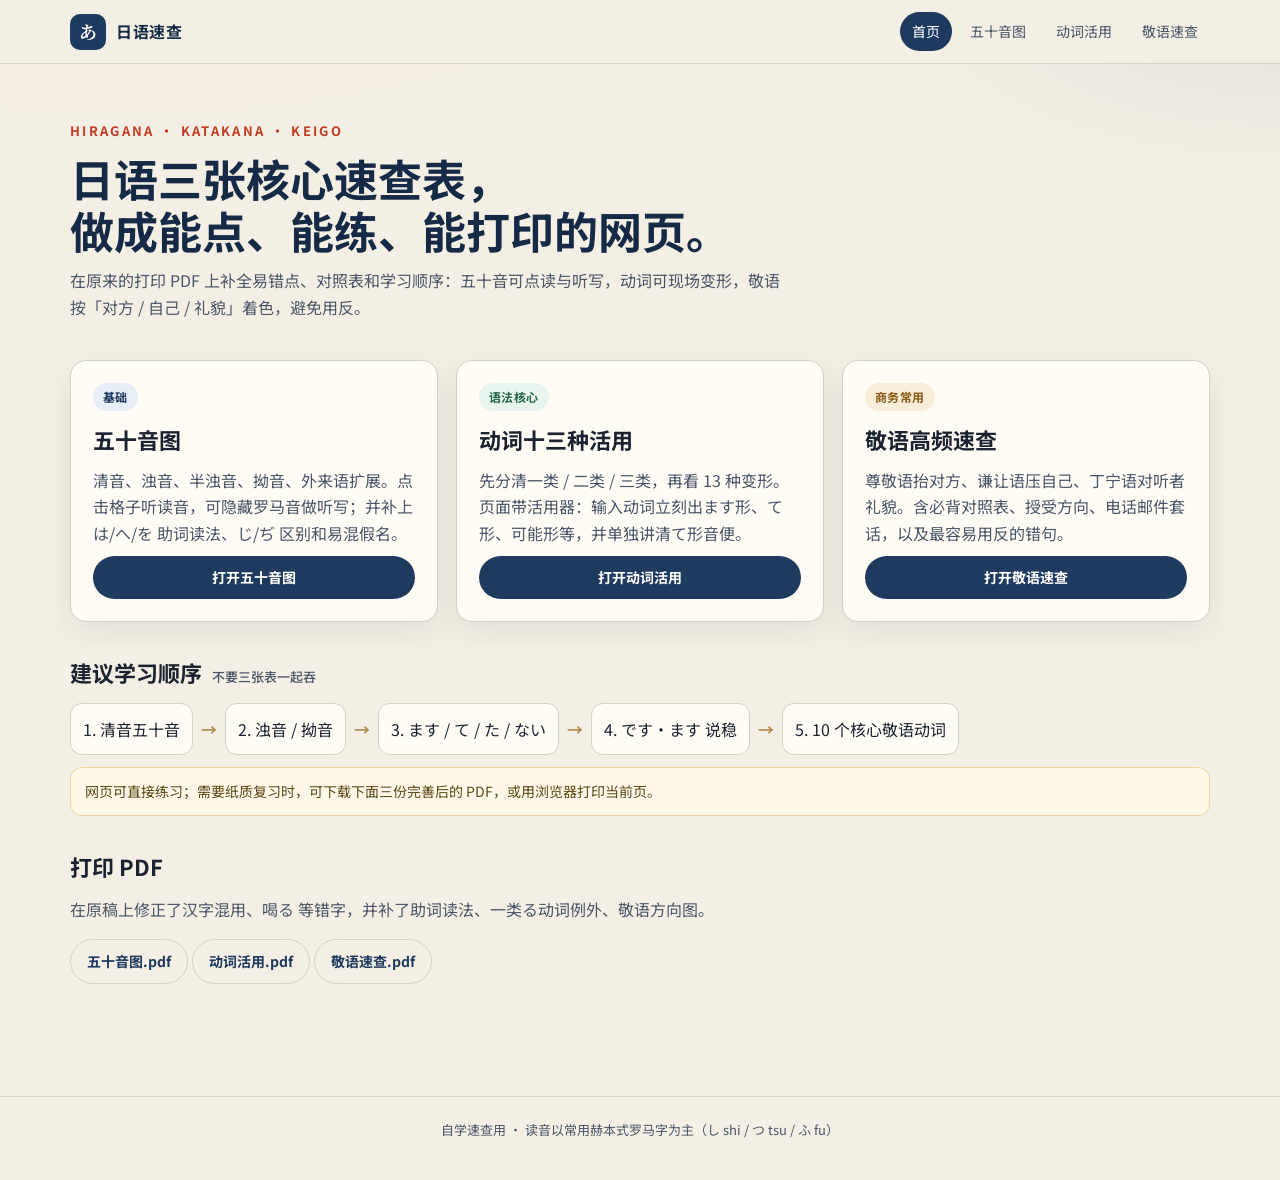
==== index.html @ 60a24365 "Add Japanese kana, verb, and keigo study site. Turn the three print cheatsheets into an interactive " ====
<!DOCTYPE html>
<html lang="zh-CN">
<head>
  <meta charset="UTF-8">
  <meta name="viewport" content="width=device-width, initial-scale=1">
  <title>日语速查 | 五十音 · 动词活用 · 敬语</title>
  <meta name="description" content="五十音图、动词十三种活用、敬语高频速查。可点读、可练习、可打印，适合自学与速查。">
  <link rel="preconnect" href="https://fonts.googleapis.com">
  <link rel="preconnect" href="https://fonts.gstatic.com" crossorigin>
  <link href="https://fonts.googleapis.com/css2?family=Noto+Sans+JP:wght@400;600;700&family=Noto+Sans+SC:wght@400;600;700&family=Noto+Serif+JP:wght@600;700&display=swap" rel="stylesheet">
  <link rel="stylesheet" href="assets/css/style.css">
  <link rel="icon" href="data:image/svg+xml,<svg xmlns='http://www.w3.org/2000/svg' viewBox='0 0 100 100'><rect rx='18' width='100' height='100' fill='%231e3a5f'/><text x='50' y='68' text-anchor='middle' font-size='58' fill='white'>あ</text></svg>">
</head>
<body>
  <header class="site-header">
    <div class="header-inner">
      <a class="brand" href="index.html"><span class="brand-mark serif">あ</span>日语速查</a>
      <button class="menu-btn" type="button">菜单</button>
      <nav class="nav">
        <a class="active" href="index.html">首页</a>
        <a href="kana.html">五十音图</a>
        <a href="verbs.html">动词活用</a>
        <a href="keigo.html">敬语速查</a>
      </nav>
    </div>
  </header>

  <main class="wrap">
    <section class="hero">
      <div class="kicker">HIRAGANA · KATAKANA · KEIGO</div>
      <h1>日语三张核心速查表，<br>做成能点、能练、能打印的网页。</h1>
      <p class="lede">在原来的打印 PDF 上补全易错点、对照表和学习顺序：五十音可点读与听写，动词可现场变形，敬语按「对方 / 自己 / 礼貌」着色，避免用反。</p>
    </section>

    <div class="cards">
      <article class="card">
        <span class="tag navy">基础</span>
        <h2>五十音图</h2>
        <p>清音、浊音、半浊音、拗音、外来语扩展。点击格子听读音，可隐藏罗马音做听写；并补上 は/へ/を 助词读法、じ/ぢ 区别和易混假名。</p>
        <a class="btn" href="kana.html">打开五十音图</a>
      </article>
      <article class="card">
        <span class="tag green">语法核心</span>
        <h2>动词十三种活用</h2>
        <p>先分清一类 / 二类 / 三类，再看 13 种变形。页面带活用器：输入动词立刻出ます形、て形、可能形等，并单独讲清て形音便。</p>
        <a class="btn" href="verbs.html">打开动词活用</a>
      </article>
      <article class="card">
        <span class="tag gold">商务常用</span>
        <h2>敬语高频速查</h2>
        <p>尊敬语抬对方、谦让语压自己、丁宁语对听者礼貌。含必背对照表、授受方向、电话邮件套话，以及最容易用反的错句。</p>
        <a class="btn" href="keigo.html">打开敬语速查</a>
      </article>
    </div>

    <section class="section">
      <h2>建议学习顺序 <small>不要三张表一起吞</small></h2>
      <div class="flow">
        <span class="pill">1. 清音五十音</span><span class="arrow">→</span>
        <span class="pill">2. 浊音 / 拗音</span><span class="arrow">→</span>
        <span class="pill">3. ます / て / た / ない</span><span class="arrow">→</span>
        <span class="pill">4. です・ます 说稳</span><span class="arrow">→</span>
        <span class="pill">5. 10 个核心敬语动词</span>
      </div>
      <div class="grid-notes">
        <div class="note">网页可直接练习；需要纸质复习时，可下载下面三份完善后的 PDF，或用浏览器打印当前页。</div>
      </div>
    </section>

    <section class="section">
      <h2>打印 PDF</h2>
      <p class="lede">在原稿上修正了汉字混用、喝る 等错字，并补了助词读法、一类る动词例外、敬语方向图。</p>
      <p>
        <a class="btn ghost" href="pdf/kana.pdf">五十音图.pdf</a>
        <a class="btn ghost" href="pdf/verbs.pdf">动词活用.pdf</a>
        <a class="btn ghost" href="pdf/keigo.pdf">敬语速查.pdf</a>
      </p>
    </section>
  </main>

  <footer class="site-footer">自学速查用 · 读音以常用赫本式罗马字为主（し shi / つ tsu / ふ fu）</footer>
  <script src="assets/js/common.js"></script>
</body>
</html>
---- assets/css/style.css ----
:root {
  --ink: #1c2330;
  --ink-soft: #4a5568;
  --navy: #1e3a5f;
  --navy-deep: #152a46;
  --indigo: #2c5282;
  --accent: #c23b22;
  --gold: #b0894a;
  --paper: #f4efe4;
  --paper-2: #ebe4d4;
  --card: #fffcf6;
  --line: #d9d0bf;
  --seion: #1e3a5f;
  --daku: #2b6cb0;
  --handaku: #c05621;
  --youon: #2f855a;
  --godan: #276749;
  --ichidan: #2b6cb0;
  --fukisoku: #6b46c1;
  --sonkei: #2b6cb0;
  --kenjo: #2f855a;
  --teinei: #c05621;
  --bika: #805ad5;
  --ok: #276749;
  --bad: #c53030;
  --shadow: 0 10px 30px rgba(28, 35, 48, 0.08);
  --radius: 16px;
}

* { box-sizing: border-box; }
html { scroll-behavior: smooth; }
body {
  margin: 0;
  color: var(--ink);
  background:
    radial-gradient(1200px 500px at 10% -10%, rgba(194, 59, 34, 0.06), transparent 50%),
    radial-gradient(900px 400px at 100% 0%, rgba(30, 58, 95, 0.08), transparent 45%),
    var(--paper);
  font-family: "Noto Sans SC", "Noto Sans JP", "PingFang SC", "Hiragino Sans GB", sans-serif;
  line-height: 1.65;
  min-height: 100vh;
}

a { color: var(--navy); text-decoration: none; }
a:hover { color: var(--accent); }
.jp { font-family: "Noto Sans JP", "Hiragino Kaku Gothic ProN", sans-serif; }
.serif { font-family: "Noto Serif JP", "Songti SC", serif; }

.site-header {
  position: sticky;
  top: 0;
  z-index: 40;
  background: rgba(244, 239, 228, 0.92);
  backdrop-filter: blur(12px);
  border-bottom: 1px solid var(--line);
}
.header-inner {
  max-width: 1180px;
  margin: 0 auto;
  padding: 12px 20px;
  display: flex;
  align-items: center;
  gap: 18px;
}
.brand {
  display: flex;
  align-items: center;
  gap: 10px;
  color: var(--navy-deep);
  font-weight: 700;
  letter-spacing: 0.04em;
}
.brand-mark {
  width: 36px;
  height: 36px;
  border-radius: 10px;
  background: var(--navy);
  color: #fff;
  display: grid;
  place-items: center;
  font-family: "Noto Serif JP", serif;
  font-size: 18px;
}
.nav {
  display: flex;
  gap: 6px;
  margin-left: auto;
  flex-wrap: wrap;
}
.nav a {
  padding: 8px 12px;
  border-radius: 999px;
  color: var(--ink-soft);
  font-size: 14px;
}
.nav a:hover, .nav a.active {
  background: var(--navy);
  color: #fff;
}
.menu-btn {
  display: none;
  margin-left: auto;
  border: 1px solid var(--line);
  background: var(--card);
  border-radius: 10px;
  padding: 8px 12px;
}

.wrap { max-width: 1180px; margin: 0 auto; padding: 28px 20px 80px; }
.hero {
  padding: 28px 0 12px;
  display: grid;
  gap: 10px;
}
.kicker {
  color: var(--accent);
  font-size: 13px;
  letter-spacing: 0.18em;
  font-weight: 700;
}
h1 { margin: 0; font-size: clamp(28px, 4vw, 44px); line-height: 1.2; color: var(--navy-deep); }
.lede { margin: 0; max-width: 720px; color: var(--ink-soft); font-size: 16px; }

.cards {
  display: grid;
  grid-template-columns: repeat(3, 1fr);
  gap: 18px;
  margin-top: 28px;
}
.card {
  background: var(--card);
  border: 1px solid var(--line);
  border-radius: var(--radius);
  box-shadow: var(--shadow);
  padding: 22px;
  display: flex;
  flex-direction: column;
  gap: 10px;
  min-height: 220px;
}
.card h2 { margin: 0; font-size: 22px; }
.card p { margin: 0; color: var(--ink-soft); flex: 1; }
.tag {
  display: inline-flex;
  align-items: center;
  width: fit-content;
  padding: 4px 10px;
  border-radius: 999px;
  font-size: 12px;
  font-weight: 700;
  letter-spacing: 0.04em;
}
.tag.navy { background: #e8eef6; color: var(--navy); }
.tag.green { background: #e8f5ee; color: var(--godan); }
.tag.gold { background: #f7edd8; color: #8a5a18; }
.btn {
  display: inline-flex;
  align-items: center;
  justify-content: center;
  gap: 6px;
  background: var(--navy);
  color: #fff;
  border: 0;
  border-radius: 999px;
  padding: 10px 16px;
  font-weight: 700;
  cursor: pointer;
  font-size: 14px;
}
.btn:hover { background: var(--navy-deep); color: #fff; }
.btn.ghost {
  background: transparent;
  color: var(--navy);
  border: 1px solid var(--line);
}
.btn.accent { background: var(--accent); }
.btn.small { padding: 7px 12px; font-size: 13px; }

.toolbar {
  display: flex;
  flex-wrap: wrap;
  gap: 8px;
  align-items: center;
  margin: 18px 0;
  background: var(--card);
  border: 1px solid var(--line);
  border-radius: 14px;
  padding: 12px;
}
.search {
  flex: 1;
  min-width: 180px;
  border: 1px solid var(--line);
  border-radius: 10px;
  padding: 9px 12px;
  background: #fff;
  font: inherit;
}
.toggle {
  display: inline-flex;
  align-items: center;
  gap: 6px;
  font-size: 13px;
  color: var(--ink-soft);
  user-select: none;
}

.section { margin: 32px 0; }
.section h2 {
  margin: 0 0 12px;
  font-size: 22px;
  display: flex;
  align-items: baseline;
  gap: 10px;
}
.section h2 small { color: var(--ink-soft); font-size: 13px; font-weight: 500; }
.note {
  background: #fff8e8;
  border: 1px solid #ead7a4;
  border-radius: 12px;
  padding: 12px 14px;
  color: #5c4816;
  font-size: 14px;
}
.note.warn { background: #fff1f0; border-color: #f0c2bd; color: #7a2d26; }
.note.ok { background: #eef8f1; border-color: #b7ddc4; color: #21543a; }
.grid-notes { display: grid; gap: 10px; margin-top: 12px; }

table.data {
  width: 100%;
  border-collapse: collapse;
  background: var(--card);
  border: 1px solid var(--line);
  border-radius: 12px;
  overflow: hidden;
  font-size: 14px;
}
table.data th, table.data td {
  border-bottom: 1px solid var(--line);
  padding: 9px 10px;
  text-align: left;
  vertical-align: top;
}
table.data th { background: var(--navy); color: #fff; font-weight: 700; }
table.data tr:nth-child(even) td { background: #f7f3ea; }
table.data .jp { font-size: 16px; }

.kana-table {
  width: 100%;
  border-collapse: separate;
  border-spacing: 6px;
}
.kana-table th {
  background: var(--navy);
  color: #fff;
  padding: 8px;
  border-radius: 10px;
  font-weight: 600;
  font-size: 13px;
}
.kana-cell, .empty-cell {
  background: var(--card);
  border: 1px solid var(--line);
  border-radius: 12px;
  min-height: 88px;
  padding: 8px 4px 6px;
  text-align: center;
  cursor: pointer;
  transition: transform 0.12s ease, box-shadow 0.12s ease, border-color 0.12s ease;
}
.kana-cell:hover, .kana-cell.active {
  transform: translateY(-2px);
  border-color: var(--accent);
  box-shadow: var(--shadow);
}
.empty-cell { background: #eee8db; cursor: default; }
.row-label {
  background: #e8eef6;
  color: var(--navy);
  font-weight: 700;
  border-radius: 10px;
  text-align: center;
  min-width: 54px;
}
.hira { display: block; font-size: 28px; line-height: 1.15; color: var(--navy-deep); }
.kata { display: block; font-size: 18px; color: var(--indigo); }
.roma { display: block; font-size: 12px; color: var(--ink-soft); letter-spacing: 0.04em; }
.hide-hira .hira, .hide-kata .kata, .hide-roma .roma { visibility: hidden; }

.loan-grid, .special-grid, .triple {
  display: grid;
  grid-template-columns: repeat(4, 1fr);
  gap: 8px;
}
.triple { grid-template-columns: repeat(3, 1fr); }
.pill {
  background: var(--card);
  border: 1px solid var(--line);
  border-radius: 12px;
  padding: 12px;
}
.pill .hira { font-size: 22px; }

.quiz-box {
  background: var(--card);
  border: 1px solid var(--line);
  border-radius: 16px;
  padding: 20px;
  box-shadow: var(--shadow);
}
.quiz-char {
  font-size: 72px;
  text-align: center;
  line-height: 1;
  margin: 8px 0 16px;
}
.choices { display: grid; grid-template-columns: repeat(2, 1fr); gap: 10px; }
.choice {
  border: 1px solid var(--line);
  background: #fff;
  border-radius: 12px;
  padding: 12px;
  cursor: pointer;
  font-size: 18px;
}
.choice.correct { background: #e8f6ed; border-color: var(--ok); }
.choice.wrong { background: #fdecec; border-color: var(--bad); }
.score { color: var(--ink-soft); font-size: 14px; }

.verb-types, .keigo-types {
  display: grid;
  grid-template-columns: repeat(3, 1fr);
  gap: 12px;
}
.type-card { border-top: 4px solid var(--gold); }
.type-card.godan { border-top-color: var(--godan); }
.type-card.ichidan { border-top-color: var(--ichidan); }
.type-card.fukisoku { border-top-color: var(--fukisoku); }
.type-card.sonkei { border-top-color: var(--sonkei); }
.type-card.kenjo { border-top-color: var(--kenjo); }
.type-card.teinei { border-top-color: var(--teinei); }

.conjugator {
  display: grid;
  grid-template-columns: 1.1fr 1.9fr;
  gap: 16px;
  align-items: start;
}
.conju-form { display: grid; gap: 10px; }
.conju-form input, .conju-form select {
  width: 100%;
  padding: 10px 12px;
  border-radius: 10px;
  border: 1px solid var(--line);
  font: inherit;
  background: #fff;
}
.result-grid {
  display: grid;
  grid-template-columns: repeat(2, 1fr);
  gap: 8px;
}
.result-item {
  background: #fff;
  border: 1px solid var(--line);
  border-radius: 12px;
  padding: 10px 12px;
}
.result-item .label { font-size: 12px; color: var(--ink-soft); }
.result-item .value { font-size: 20px; }

.chips { display: flex; flex-wrap: wrap; gap: 6px; }
.chip {
  border: 1px solid var(--line);
  background: #fff;
  border-radius: 999px;
  padding: 5px 10px;
  cursor: pointer;
  font-size: 13px;
}
.chip:hover, .chip.on { background: var(--navy); color: #fff; border-color: var(--navy); }

.flow {
  display: flex;
  flex-wrap: wrap;
  gap: 8px;
  align-items: center;
}
.flow .arrow { color: var(--gold); font-weight: 700; }

.site-footer {
  border-top: 1px solid var(--line);
  color: var(--ink-soft);
  font-size: 13px;
  padding: 22px 20px 40px;
  text-align: center;
}

.stamp {
  display: inline-grid;
  place-items: center;
  min-width: 42px;
  height: 42px;
  border: 2px solid var(--accent);
  color: var(--accent);
  border-radius: 6px;
  font-weight: 800;
  font-size: 12px;
  transform: rotate(-8deg);
}

@media (max-width: 900px) {
  .cards, .verb-types, .keigo-types, .conjugator, .choices {
    grid-template-columns: 1fr;
  }
  .loan-grid, .triple, .special-grid { grid-template-columns: 1fr 1fr; }
  .result-grid { grid-template-columns: 1fr; }
  .kana-table { min-width: 560px; }
  .section { overflow-x: auto; }
  .menu-btn { display: inline-flex; }
  .nav { display: none; width: 100%; }
  .nav.open { display: flex; }
  .header-inner { flex-wrap: wrap; }
  .hira { font-size: 22px; }
  .quiz-char { font-size: 56px; }
}

@media print {
  .site-header, .toolbar, .quiz-box, .menu-btn, .btn, .site-footer { display: none !important; }
  body { background: #fff; }
  .card, table.data, .kana-cell { box-shadow: none; }
  a { color: inherit; }
}
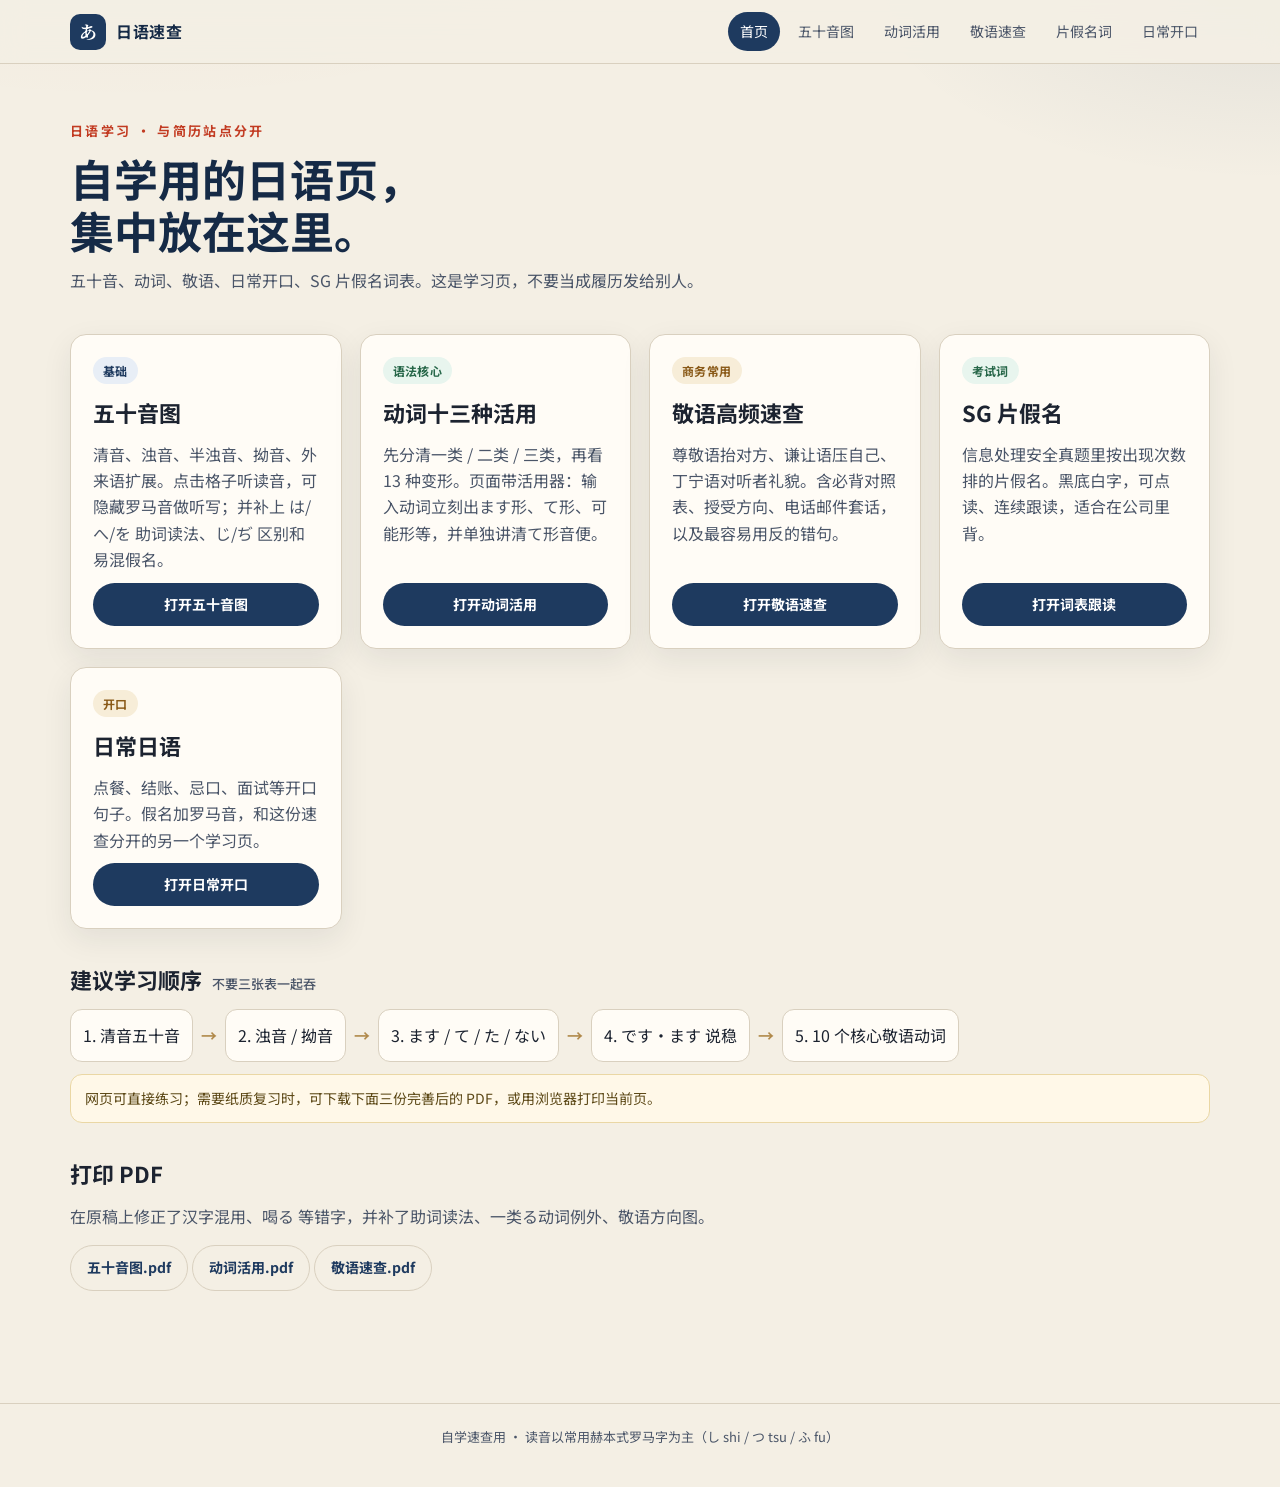
==== commit ebc113dd: "Collect study pages in one hub and add the dark SG katakana drill. Co-authored-by: Cursor <cursorage" ====
--- a/index.html
+++ b/index.html
@@ -3,8 +3,8 @@
 <head>
   <meta charset="UTF-8">
   <meta name="viewport" content="width=device-width, initial-scale=1">
-  <title>日语速查 | 五十音 · 动词活用 · 敬语</title>
-  <meta name="description" content="五十音图、动词十三种活用、敬语高频速查。可点读、可练习、可打印，适合自学与速查。">
+  <title>日语速查 | 五十音 · 动词 · 敬语 · 词表</title>
+  <meta name="description" content="日语学习入口：五十音、动词活用、敬语、日常开口、SG 片假名词表。可点读、可练习。">
   <link rel="preconnect" href="https://fonts.googleapis.com">
   <link rel="preconnect" href="https://fonts.gstatic.com" crossorigin>
   <link href="https://fonts.googleapis.com/css2?family=Noto+Sans+JP:wght@400;600;700&family=Noto+Sans+SC:wght@400;600;700&family=Noto+Serif+JP:wght@600;700&display=swap" rel="stylesheet">
@@ -21,15 +21,17 @@
         <a href="kana.html">五十音图</a>
         <a href="verbs.html">动词活用</a>
         <a href="keigo.html">敬语速查</a>
+        <a href="sg-kana/">片假名词</a>
+        <a href="https://featherheavy.github.io/daily-japanese-pdf/">日常开口</a>
       </nav>
     </div>
   </header>
 
   <main class="wrap">
     <section class="hero">
-      <div class="kicker">HIRAGANA · KATAKANA · KEIGO</div>
-      <h1>日语三张核心速查表，<br>做成能点、能练、能打印的网页。</h1>
-      <p class="lede">在原来的打印 PDF 上补全易错点、对照表和学习顺序：五十音可点读与听写，动词可现场变形，敬语按「对方 / 自己 / 礼貌」着色，避免用反。</p>
+      <div class="kicker">日语学习 · 与简历站点分开</div>
+      <h1>自学用的日语页，<br>集中放在这里。</h1>
+      <p class="lede">五十音、动词、敬语、日常开口、SG 片假名词表。这是学习页，不要当成履历发给别人。</p>
     </section>
 
     <div class="cards">
@@ -50,6 +52,18 @@
         <h2>敬语高频速查</h2>
         <p>尊敬语抬对方、谦让语压自己、丁宁语对听者礼貌。含必背对照表、授受方向、电话邮件套话，以及最容易用反的错句。</p>
         <a class="btn" href="keigo.html">打开敬语速查</a>
+      </article>
+      <article class="card">
+        <span class="tag green">考试词</span>
+        <h2>SG 片假名</h2>
+        <p>信息处理安全真题里按出现次数排的片假名。黑底白字，可点读、连续跟读，适合在公司里背。</p>
+        <a class="btn" href="sg-kana/">打开词表跟读</a>
+      </article>
+      <article class="card">
+        <span class="tag gold">开口</span>
+        <h2>日常日语</h2>
+        <p>点餐、结账、忌口、面试等开口句子。假名加罗马音，和这份速查分开的另一个学习页。</p>
+        <a class="btn" href="https://featherheavy.github.io/daily-japanese-pdf/">打开日常开口</a>
       </article>
     </div>
 
--- a/assets/css/style.css
+++ b/assets/css/style.css
@@ -123,7 +123,7 @@
 
 .cards {
   display: grid;
-  grid-template-columns: repeat(3, 1fr);
+  grid-template-columns: repeat(auto-fit, minmax(240px, 1fr));
   gap: 18px;
   margin-top: 28px;
 }
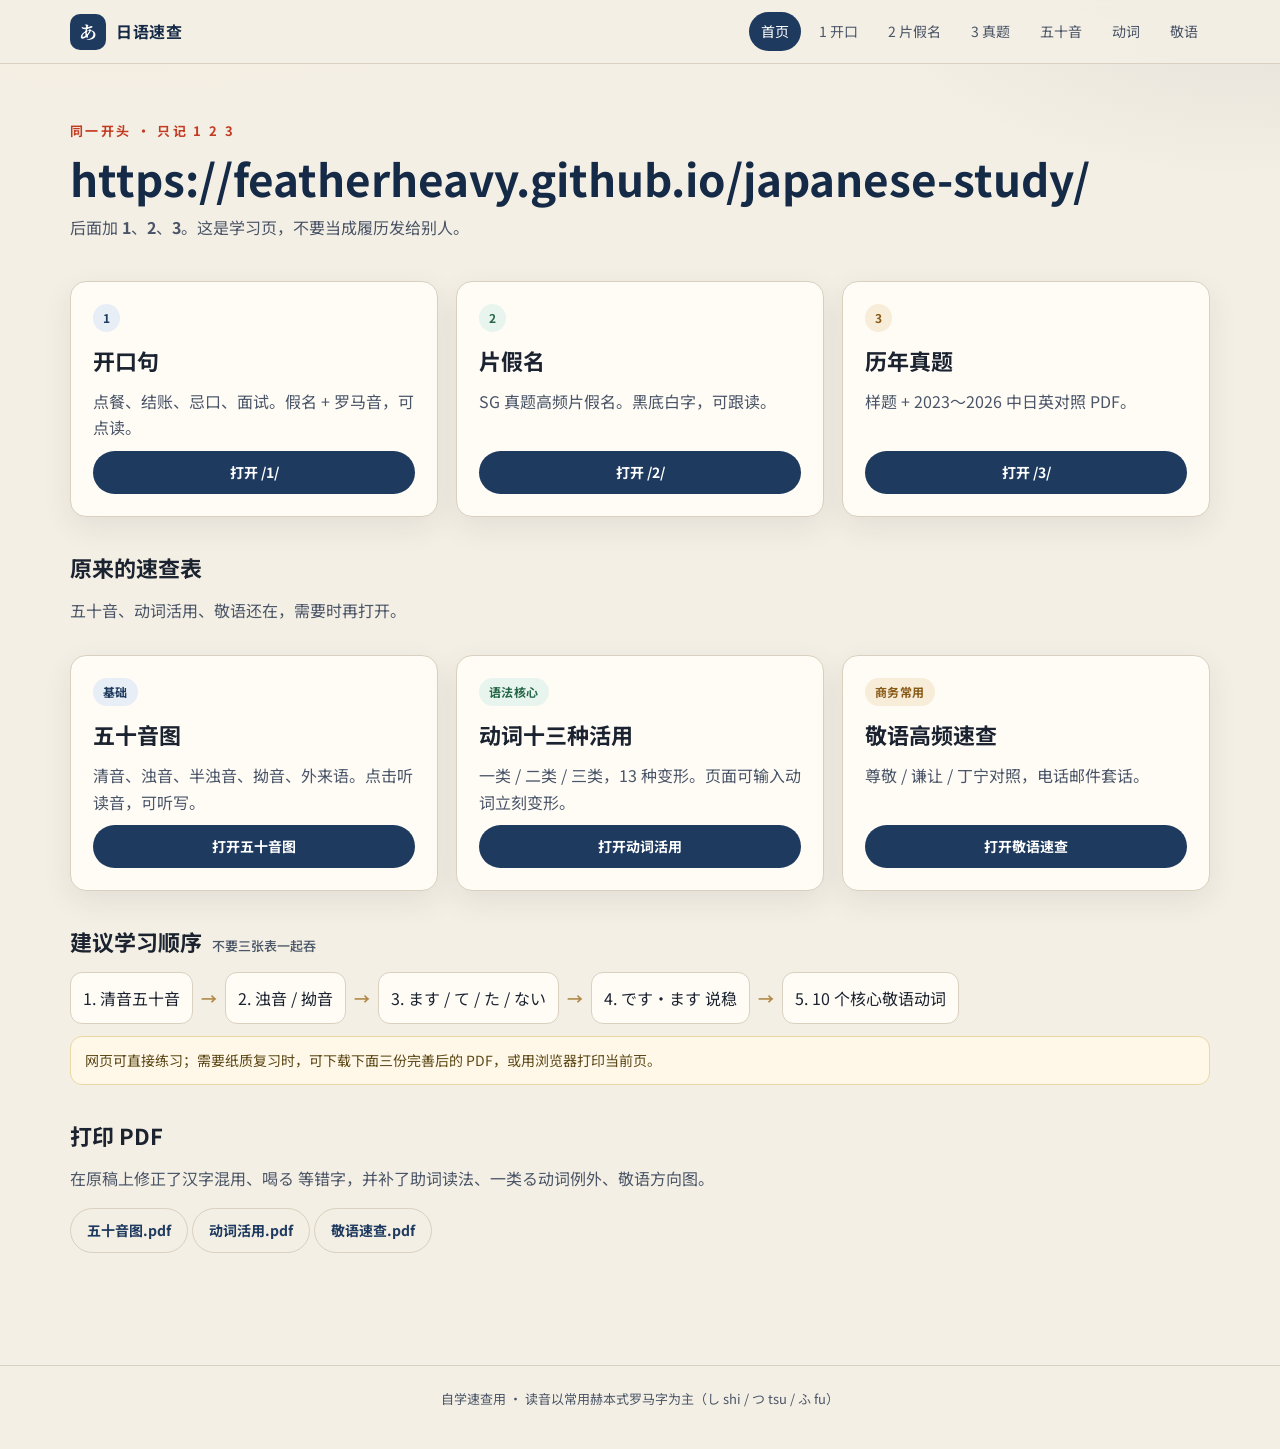
==== commit eff6e4c0: "Number study pages 1 speaking, 2 katakana, 3 past exams. Co-authored-by: Cursor <cursoragent@cursor." ====
--- a/index.html
+++ b/index.html
@@ -3,8 +3,8 @@
 <head>
   <meta charset="UTF-8">
   <meta name="viewport" content="width=device-width, initial-scale=1">
-  <title>日语速查 | 五十音 · 动词 · 敬语 · 词表</title>
-  <meta name="description" content="日语学习入口：五十音、动词活用、敬语、日常开口、SG 片假名词表。可点读、可练习。">
+  <title>日语学习 1 2 3</title>
+  <meta name="description" content="1 开口句　2 片假名　3 历年真题。同一开头，好记。">
   <link rel="preconnect" href="https://fonts.googleapis.com">
   <link rel="preconnect" href="https://fonts.gstatic.com" crossorigin>
   <link href="https://fonts.googleapis.com/css2?family=Noto+Sans+JP:wght@400;600;700&family=Noto+Sans+SC:wght@400;600;700&family=Noto+Serif+JP:wght@600;700&display=swap" rel="stylesheet">
@@ -18,52 +18,67 @@
       <button class="menu-btn" type="button">菜单</button>
       <nav class="nav">
         <a class="active" href="index.html">首页</a>
-        <a href="kana.html">五十音图</a>
-        <a href="verbs.html">动词活用</a>
-        <a href="keigo.html">敬语速查</a>
-        <a href="sg-kana/">片假名词</a>
-        <a href="https://featherheavy.github.io/daily-japanese-pdf/">日常开口</a>
+        <a href="1/">1 开口</a>
+        <a href="2/">2 片假名</a>
+        <a href="3/">3 真题</a>
+        <a href="kana.html">五十音</a>
+        <a href="verbs.html">动词</a>
+        <a href="keigo.html">敬语</a>
       </nav>
     </div>
   </header>
 
   <main class="wrap">
     <section class="hero">
-      <div class="kicker">日语学习 · 与简历站点分开</div>
-      <h1>自学用的日语页，<br>集中放在这里。</h1>
-      <p class="lede">五十音、动词、敬语、日常开口、SG 片假名词表。这是学习页，不要当成履历发给别人。</p>
+      <div class="kicker">同一开头 · 只记 1 2 3</div>
+      <h1>https://featherheavy.github.io/japanese-study/</h1>
+      <p class="lede">后面加 <b>1</b>、<b>2</b>、<b>3</b>。这是学习页，不要当成履历发给别人。</p>
+    </section>
+
+    <div class="cards">
+      <article class="card">
+        <span class="tag navy">1</span>
+        <h2>开口句</h2>
+        <p>点餐、结账、忌口、面试。假名 + 罗马音，可点读。</p>
+        <a class="btn" href="1/">打开 /1/</a>
+      </article>
+      <article class="card">
+        <span class="tag green">2</span>
+        <h2>片假名</h2>
+        <p>SG 真题高频片假名。黑底白字，可跟读。</p>
+        <a class="btn" href="2/">打开 /2/</a>
+      </article>
+      <article class="card">
+        <span class="tag gold">3</span>
+        <h2>历年真题</h2>
+        <p>样题 + 2023～2026 中日英对照 PDF。</p>
+        <a class="btn" href="3/">打开 /3/</a>
+      </article>
+    </div>
+
+    <section class="section">
+      <h2>原来的速查表</h2>
+      <p class="lede">五十音、动词活用、敬语还在，需要时再打开。</p>
     </section>
 
     <div class="cards">
       <article class="card">
         <span class="tag navy">基础</span>
         <h2>五十音图</h2>
-        <p>清音、浊音、半浊音、拗音、外来语扩展。点击格子听读音，可隐藏罗马音做听写；并补上 は/へ/を 助词读法、じ/ぢ 区别和易混假名。</p>
+        <p>清音、浊音、半浊音、拗音、外来语。点击听读音，可听写。</p>
         <a class="btn" href="kana.html">打开五十音图</a>
       </article>
       <article class="card">
         <span class="tag green">语法核心</span>
         <h2>动词十三种活用</h2>
-        <p>先分清一类 / 二类 / 三类，再看 13 种变形。页面带活用器：输入动词立刻出ます形、て形、可能形等，并单独讲清て形音便。</p>
+        <p>一类 / 二类 / 三类，13 种变形。页面可输入动词立刻变形。</p>
         <a class="btn" href="verbs.html">打开动词活用</a>
       </article>
       <article class="card">
         <span class="tag gold">商务常用</span>
         <h2>敬语高频速查</h2>
-        <p>尊敬语抬对方、谦让语压自己、丁宁语对听者礼貌。含必背对照表、授受方向、电话邮件套话，以及最容易用反的错句。</p>
+        <p>尊敬 / 谦让 / 丁宁对照，电话邮件套话。</p>
         <a class="btn" href="keigo.html">打开敬语速查</a>
-      </article>
-      <article class="card">
-        <span class="tag green">考试词</span>
-        <h2>SG 片假名</h2>
-        <p>信息处理安全真题里按出现次数排的片假名。黑底白字，可点读、连续跟读，适合在公司里背。</p>
-        <a class="btn" href="sg-kana/">打开词表跟读</a>
-      </article>
-      <article class="card">
-        <span class="tag gold">开口</span>
-        <h2>日常日语</h2>
-        <p>点餐、结账、忌口、面试等开口句子。假名加罗马音，和这份速查分开的另一个学习页。</p>
-        <a class="btn" href="https://featherheavy.github.io/daily-japanese-pdf/">打开日常开口</a>
       </article>
     </div>
 
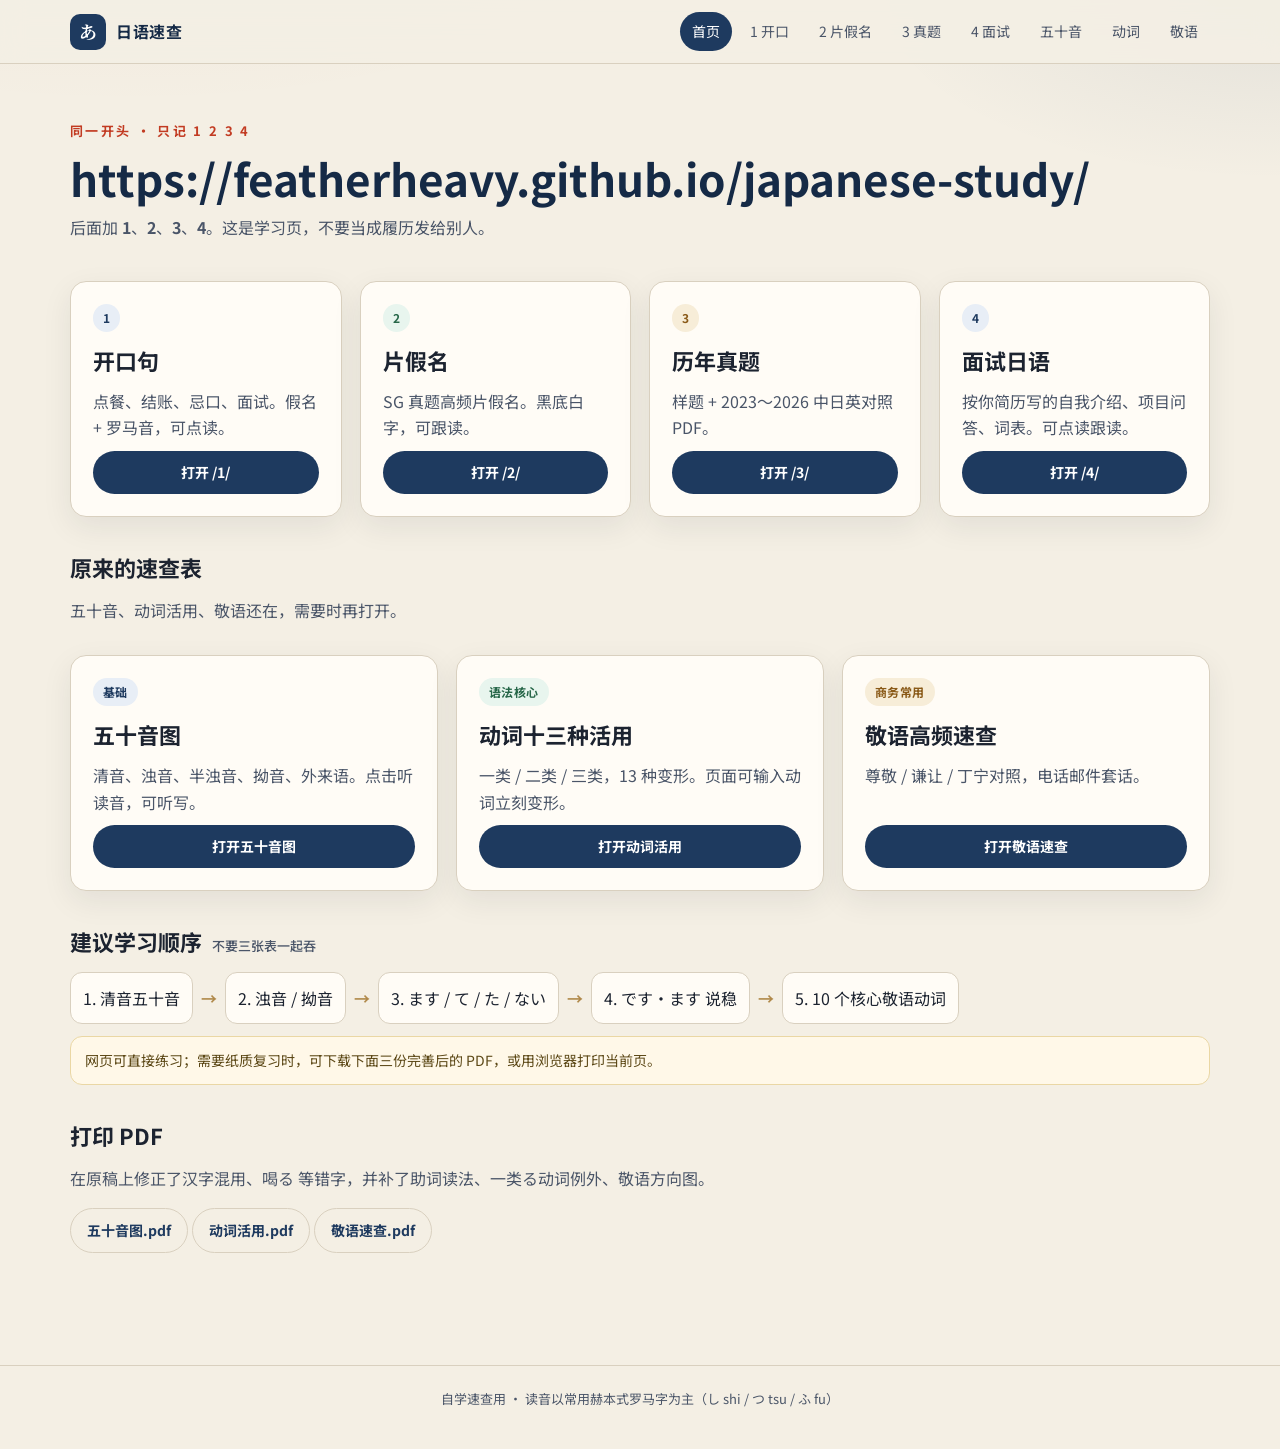
==== commit 6bf9ad62: "Add interview Japanese drills as study page 4. Co-authored-by: Cursor <cursoragent@cursor.com>" ====
--- a/index.html
+++ b/index.html
@@ -21,6 +21,7 @@
         <a href="1/">1 开口</a>
         <a href="2/">2 片假名</a>
         <a href="3/">3 真题</a>
+        <a href="4/">4 面试</a>
         <a href="kana.html">五十音</a>
         <a href="verbs.html">动词</a>
         <a href="keigo.html">敬语</a>
@@ -30,9 +31,9 @@
 
   <main class="wrap">
     <section class="hero">
-      <div class="kicker">同一开头 · 只记 1 2 3</div>
+      <div class="kicker">同一开头 · 只记 1 2 3 4</div>
       <h1>https://featherheavy.github.io/japanese-study/</h1>
-      <p class="lede">后面加 <b>1</b>、<b>2</b>、<b>3</b>。这是学习页，不要当成履历发给别人。</p>
+      <p class="lede">后面加 <b>1</b>、<b>2</b>、<b>3</b>、<b>4</b>。这是学习页，不要当成履历发给别人。</p>
     </section>
 
     <div class="cards">
@@ -53,6 +54,12 @@
         <h2>历年真题</h2>
         <p>样题 + 2023～2026 中日英对照 PDF。</p>
         <a class="btn" href="3/">打开 /3/</a>
+      </article>
+      <article class="card">
+        <span class="tag navy">4</span>
+        <h2>面试日语</h2>
+        <p>按你简历写的自我介绍、项目问答、词表。可点读跟读。</p>
+        <a class="btn" href="4/">打开 /4/</a>
       </article>
     </div>
 
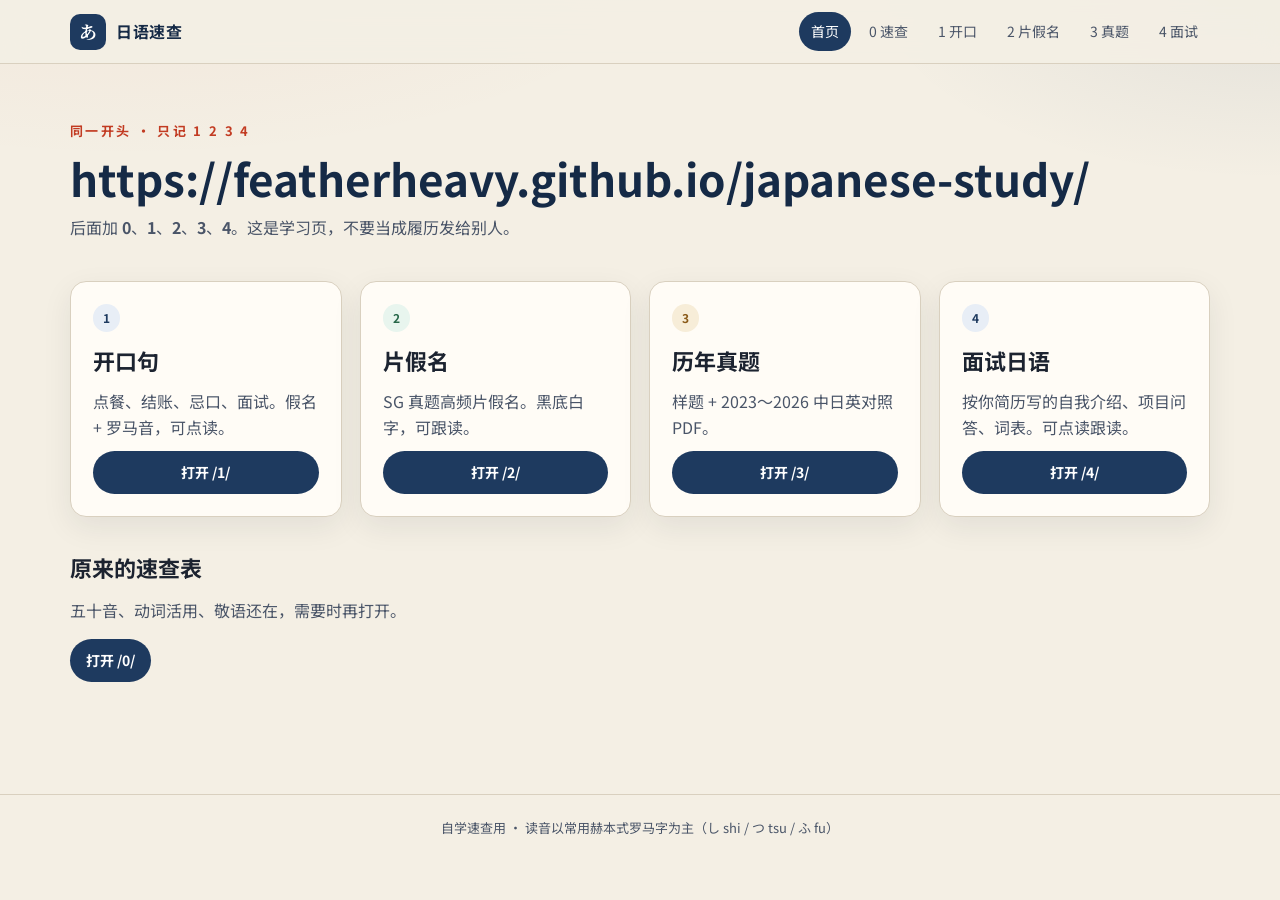
==== commit 9b51ec2e: "Add /0/ quick-reference hub and katakana quiz on /2/. Route the original 五十音/动词/敬语 section through /" ====
--- a/index.html
+++ b/index.html
@@ -18,13 +18,11 @@
       <button class="menu-btn" type="button">菜单</button>
       <nav class="nav">
         <a class="active" href="index.html">首页</a>
+        <a href="0/">0 速查</a>
         <a href="1/">1 开口</a>
         <a href="2/">2 片假名</a>
         <a href="3/">3 真题</a>
         <a href="4/">4 面试</a>
-        <a href="kana.html">五十音</a>
-        <a href="verbs.html">动词</a>
-        <a href="keigo.html">敬语</a>
       </nav>
     </div>
   </header>
@@ -33,7 +31,7 @@
     <section class="hero">
       <div class="kicker">同一开头 · 只记 1 2 3 4</div>
       <h1>https://featherheavy.github.io/japanese-study/</h1>
-      <p class="lede">后面加 <b>1</b>、<b>2</b>、<b>3</b>、<b>4</b>。这是学习页，不要当成履历发给别人。</p>
+      <p class="lede">后面加 <b>0</b>、<b>1</b>、<b>2</b>、<b>3</b>、<b>4</b>。这是学习页，不要当成履历发给别人。</p>
     </section>
 
     <div class="cards">
@@ -66,51 +64,7 @@
     <section class="section">
       <h2>原来的速查表</h2>
       <p class="lede">五十音、动词活用、敬语还在，需要时再打开。</p>
-    </section>
-
-    <div class="cards">
-      <article class="card">
-        <span class="tag navy">基础</span>
-        <h2>五十音图</h2>
-        <p>清音、浊音、半浊音、拗音、外来语。点击听读音，可听写。</p>
-        <a class="btn" href="kana.html">打开五十音图</a>
-      </article>
-      <article class="card">
-        <span class="tag green">语法核心</span>
-        <h2>动词十三种活用</h2>
-        <p>一类 / 二类 / 三类，13 种变形。页面可输入动词立刻变形。</p>
-        <a class="btn" href="verbs.html">打开动词活用</a>
-      </article>
-      <article class="card">
-        <span class="tag gold">商务常用</span>
-        <h2>敬语高频速查</h2>
-        <p>尊敬 / 谦让 / 丁宁对照，电话邮件套话。</p>
-        <a class="btn" href="keigo.html">打开敬语速查</a>
-      </article>
-    </div>
-
-    <section class="section">
-      <h2>建议学习顺序 <small>不要三张表一起吞</small></h2>
-      <div class="flow">
-        <span class="pill">1. 清音五十音</span><span class="arrow">→</span>
-        <span class="pill">2. 浊音 / 拗音</span><span class="arrow">→</span>
-        <span class="pill">3. ます / て / た / ない</span><span class="arrow">→</span>
-        <span class="pill">4. です・ます 说稳</span><span class="arrow">→</span>
-        <span class="pill">5. 10 个核心敬语动词</span>
-      </div>
-      <div class="grid-notes">
-        <div class="note">网页可直接练习；需要纸质复习时，可下载下面三份完善后的 PDF，或用浏览器打印当前页。</div>
-      </div>
-    </section>
-
-    <section class="section">
-      <h2>打印 PDF</h2>
-      <p class="lede">在原稿上修正了汉字混用、喝る 等错字，并补了助词读法、一类る动词例外、敬语方向图。</p>
-      <p>
-        <a class="btn ghost" href="pdf/kana.pdf">五十音图.pdf</a>
-        <a class="btn ghost" href="pdf/verbs.pdf">动词活用.pdf</a>
-        <a class="btn ghost" href="pdf/keigo.pdf">敬语速查.pdf</a>
-      </p>
+      <p><a class="btn" href="0/">打开 /0/</a></p>
     </section>
   </main>
 
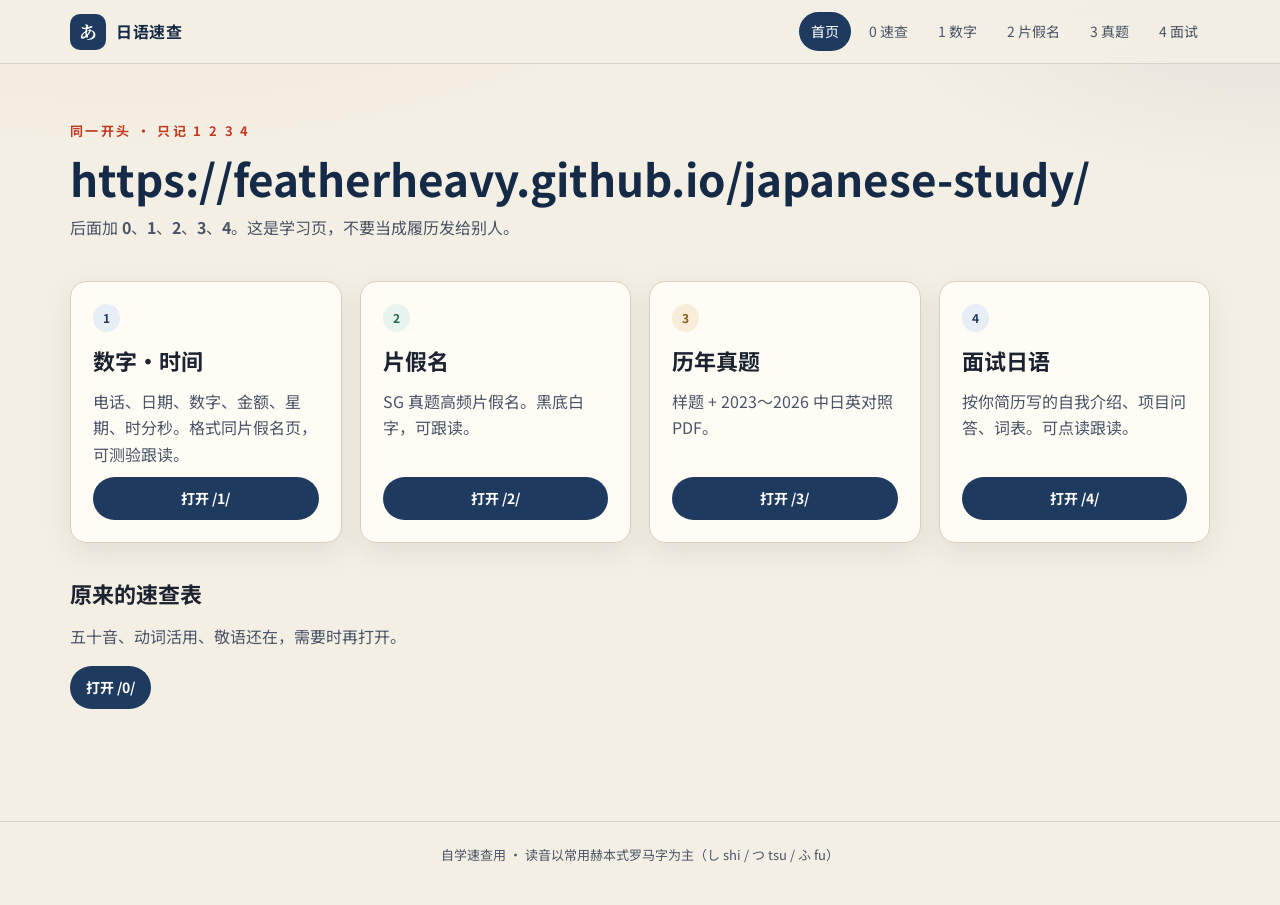
==== commit cac03997: "checkpoint before checking out main" ====
--- a/index.html
+++ b/index.html
@@ -4,7 +4,7 @@
   <meta charset="UTF-8">
   <meta name="viewport" content="width=device-width, initial-scale=1">
   <title>日语学习 1 2 3</title>
-  <meta name="description" content="1 开口句　2 片假名　3 历年真题。同一开头，好记。">
+  <meta name="description" content="1 数字句　2 片假名　3 历年真题。同一开头，好记。">
   <link rel="preconnect" href="https://fonts.googleapis.com">
   <link rel="preconnect" href="https://fonts.gstatic.com" crossorigin>
   <link href="https://fonts.googleapis.com/css2?family=Noto+Sans+JP:wght@400;600;700&family=Noto+Sans+SC:wght@400;600;700&family=Noto+Serif+JP:wght@600;700&display=swap" rel="stylesheet">
@@ -19,7 +19,7 @@
       <nav class="nav">
         <a class="active" href="index.html">首页</a>
         <a href="0/">0 速查</a>
-        <a href="1/">1 开口</a>
+        <a href="1/">1 数字</a>
         <a href="2/">2 片假名</a>
         <a href="3/">3 真题</a>
         <a href="4/">4 面试</a>
@@ -37,8 +37,8 @@
     <div class="cards">
       <article class="card">
         <span class="tag navy">1</span>
-        <h2>开口句</h2>
-        <p>点餐、结账、忌口、面试。假名 + 罗马音，可点读。</p>
+        <h2>数字・时间</h2>
+        <p>电话、日期、数字、金额、星期、时分秒。格式同片假名页，可测验跟读。</p>
         <a class="btn" href="1/">打开 /1/</a>
       </article>
       <article class="card">
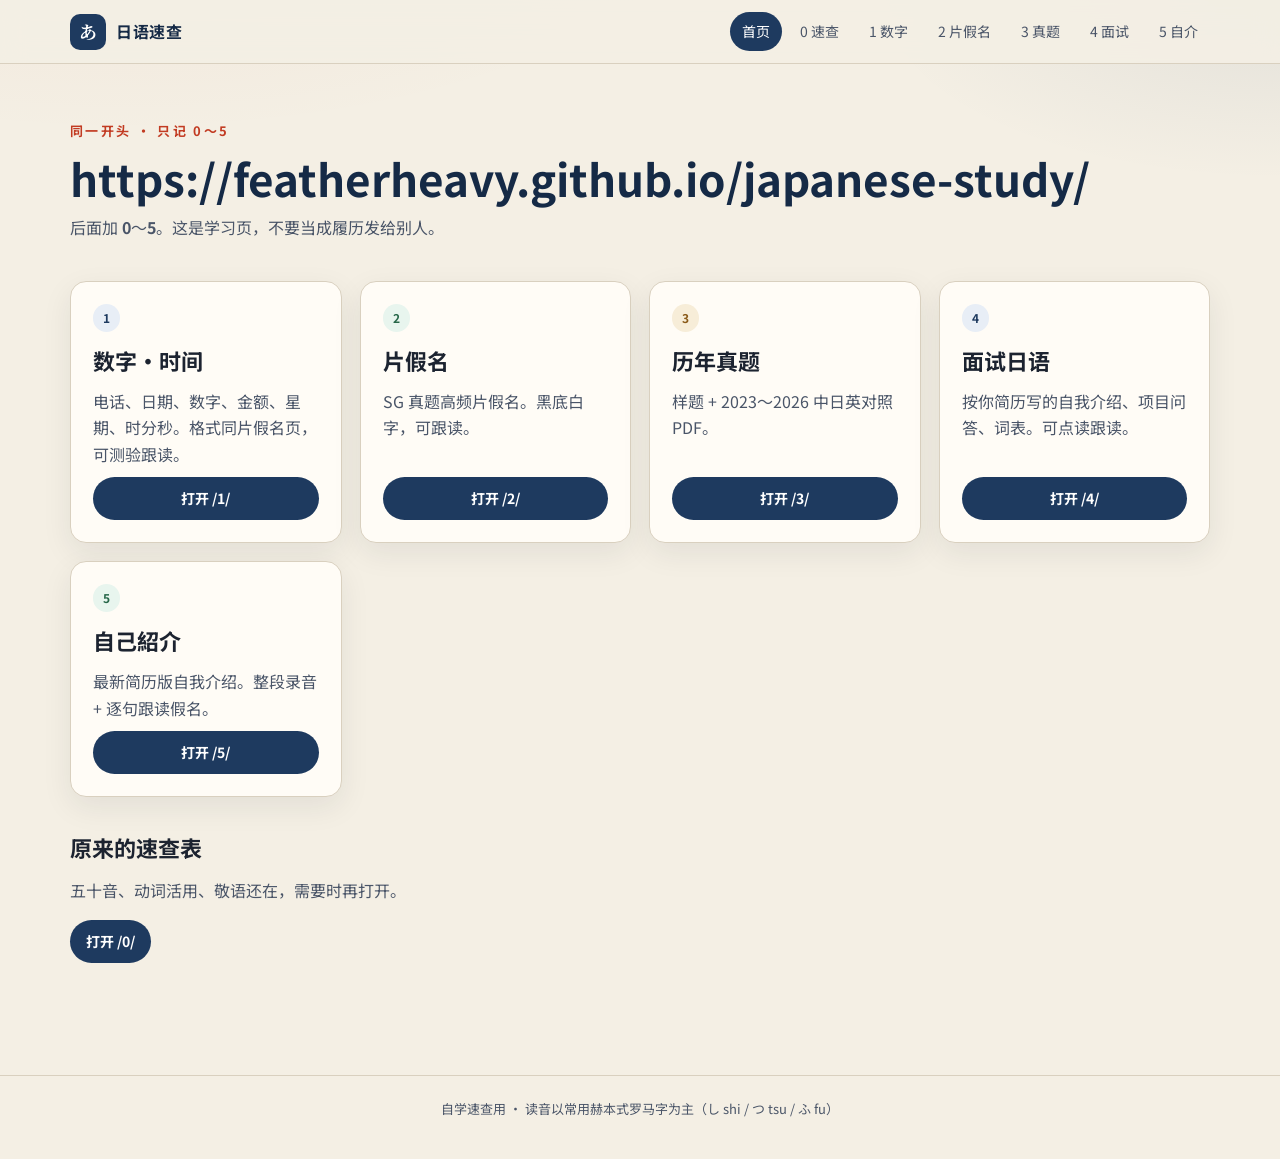
==== commit ac433076: "Add /5/ self-introduction practice with audio and kana. Co-authored-by: Cursor <cursoragent@cursor.c" ====
--- a/index.html
+++ b/index.html
@@ -4,7 +4,7 @@
   <meta charset="UTF-8">
   <meta name="viewport" content="width=device-width, initial-scale=1">
   <title>日语学习 1 2 3</title>
-  <meta name="description" content="1 数字句　2 片假名　3 历年真题。同一开头，好记。">
+  <meta name="description" content="1 数字　2 片假名　3 真题　4 面试　5 自介。">
   <link rel="preconnect" href="https://fonts.googleapis.com">
   <link rel="preconnect" href="https://fonts.gstatic.com" crossorigin>
   <link href="https://fonts.googleapis.com/css2?family=Noto+Sans+JP:wght@400;600;700&family=Noto+Sans+SC:wght@400;600;700&family=Noto+Serif+JP:wght@600;700&display=swap" rel="stylesheet">
@@ -23,15 +23,16 @@
         <a href="2/">2 片假名</a>
         <a href="3/">3 真题</a>
         <a href="4/">4 面试</a>
+        <a href="5/">5 自介</a>
       </nav>
     </div>
   </header>
 
   <main class="wrap">
     <section class="hero">
-      <div class="kicker">同一开头 · 只记 1 2 3 4</div>
+      <div class="kicker">同一开头 · 只记 0～5</div>
       <h1>https://featherheavy.github.io/japanese-study/</h1>
-      <p class="lede">后面加 <b>0</b>、<b>1</b>、<b>2</b>、<b>3</b>、<b>4</b>。这是学习页，不要当成履历发给别人。</p>
+      <p class="lede">后面加 <b>0</b>～<b>5</b>。这是学习页，不要当成履历发给别人。</p>
     </section>
 
     <div class="cards">
@@ -59,6 +60,12 @@
         <p>按你简历写的自我介绍、项目问答、词表。可点读跟读。</p>
         <a class="btn" href="4/">打开 /4/</a>
       </article>
+      <article class="card">
+        <span class="tag green">5</span>
+        <h2>自己紹介</h2>
+        <p>最新简历版自我介绍。整段录音 + 逐句跟读假名。</p>
+        <a class="btn" href="5/">打开 /5/</a>
+      </article>
     </div>
 
     <section class="section">
